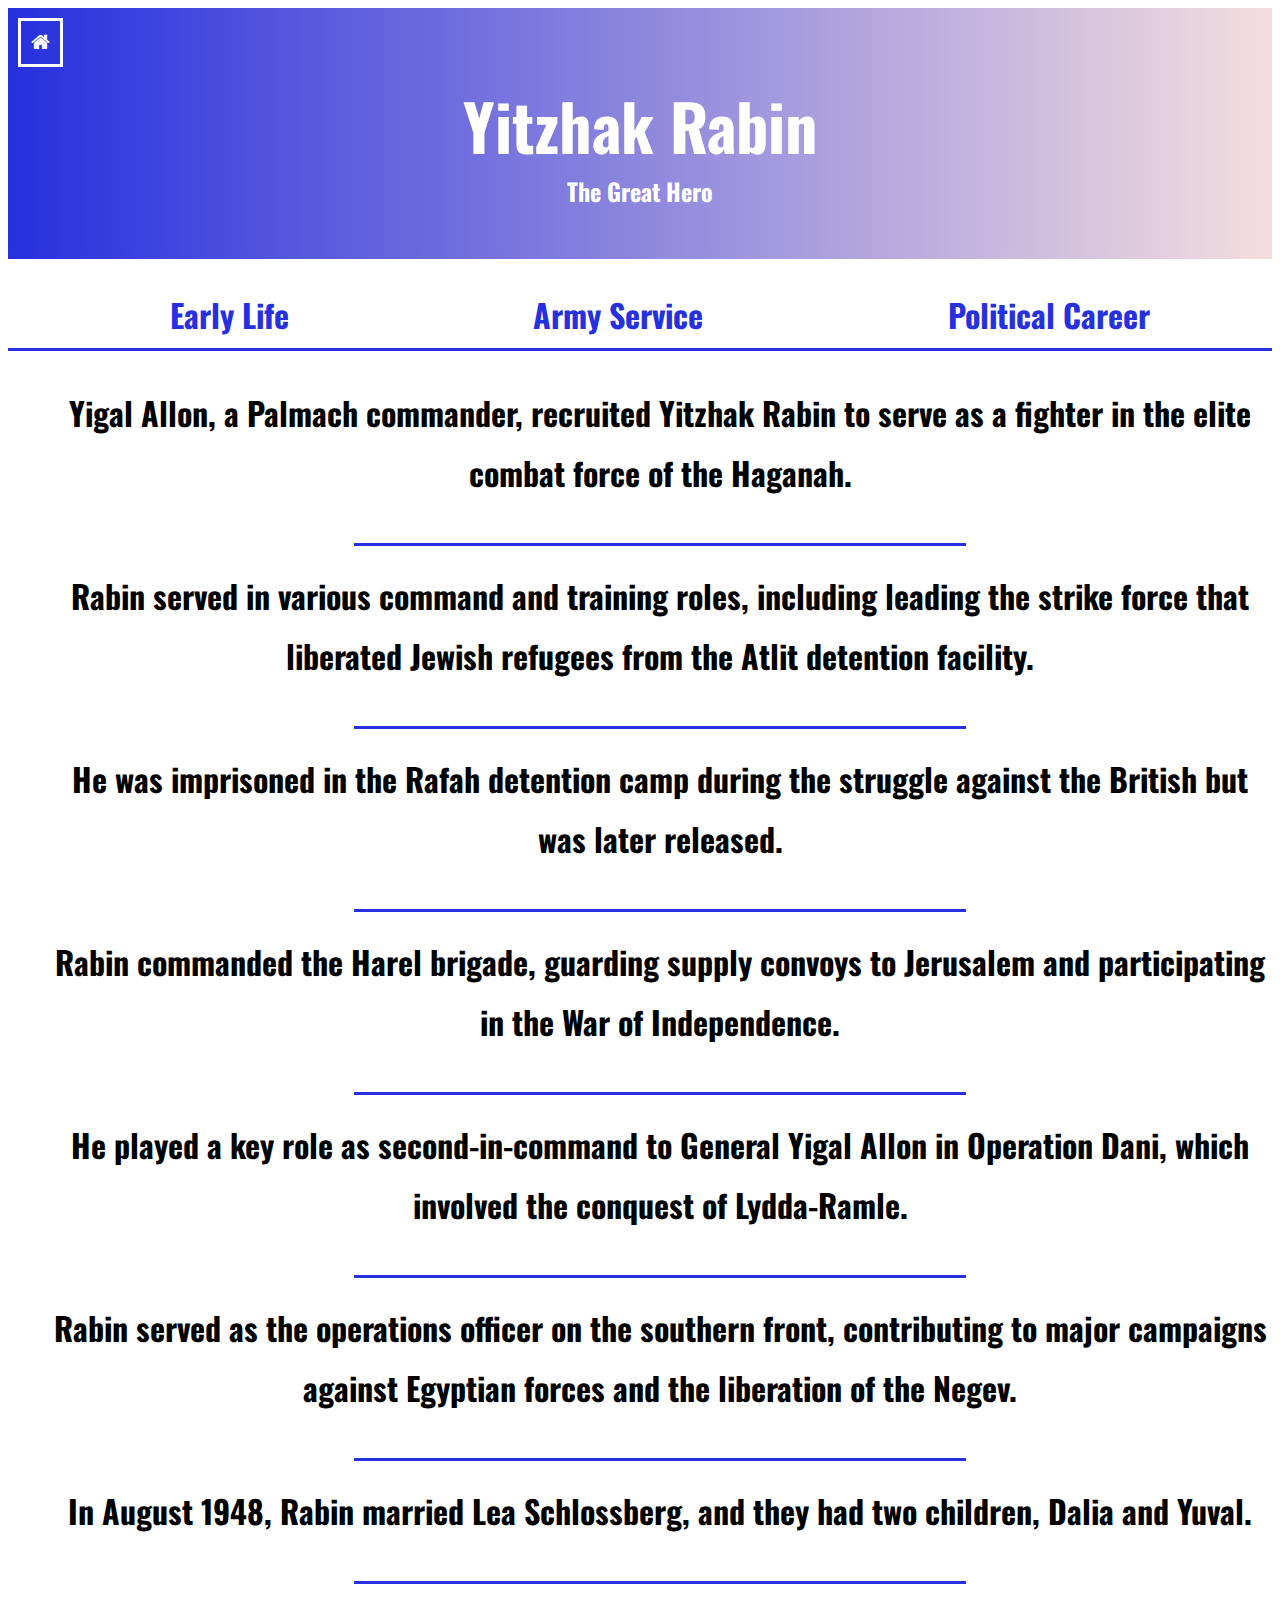
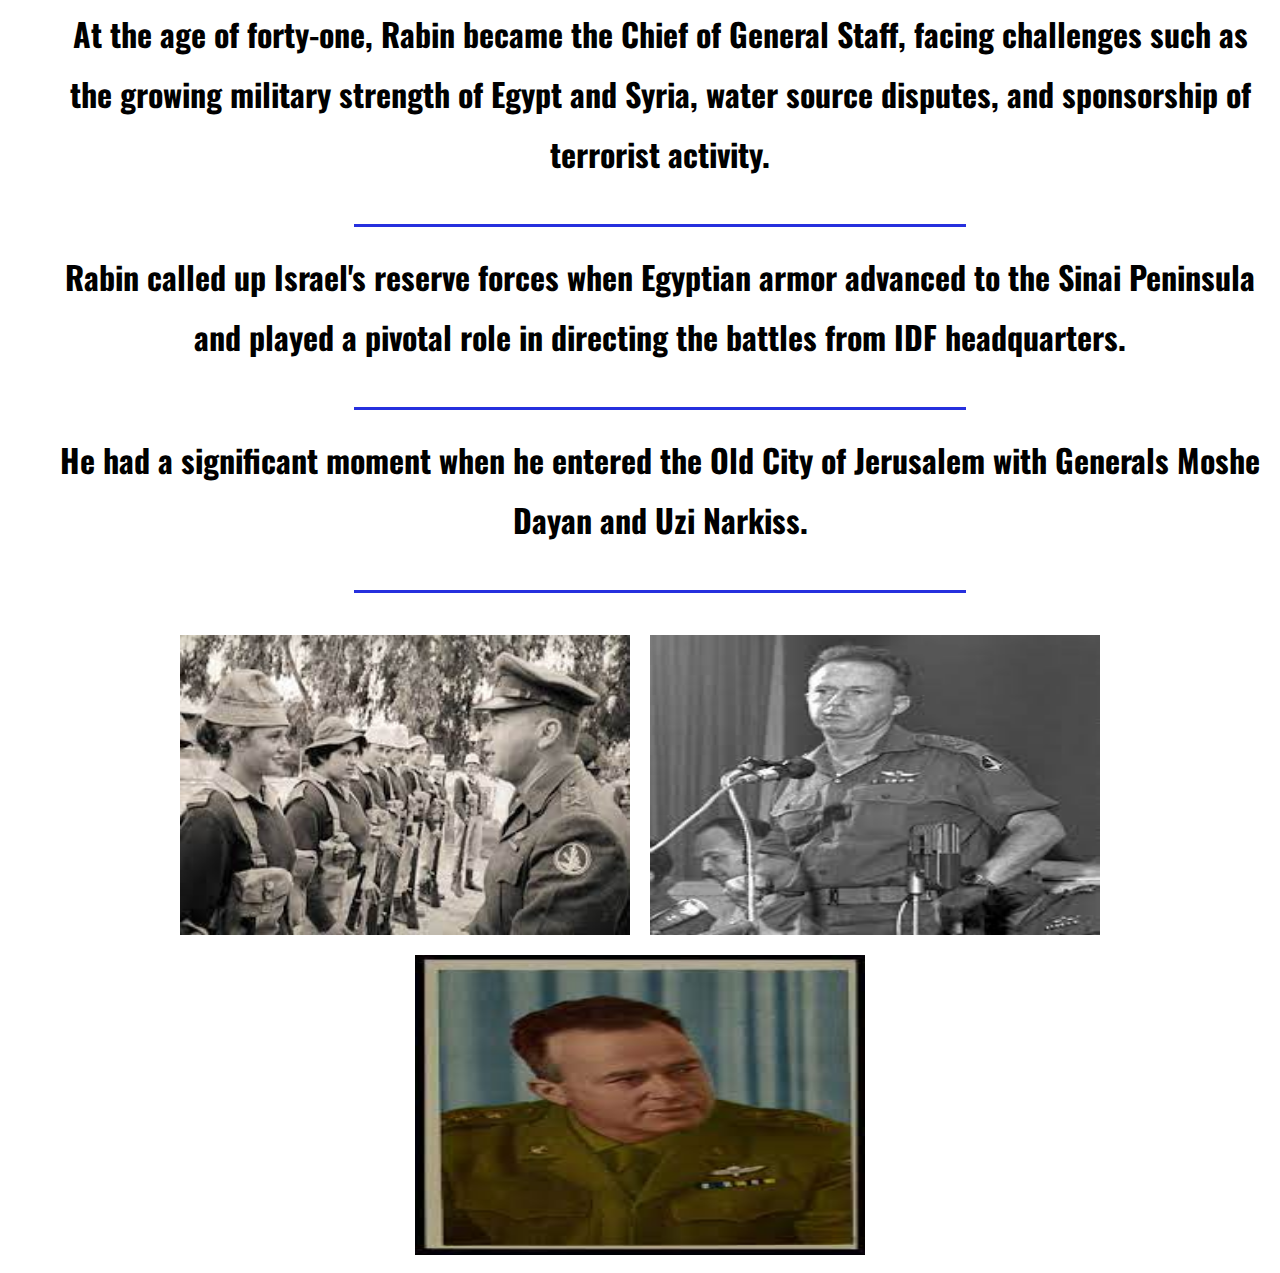
==== Tribute Page/army.html @ 7b71b147 "first commit" ====
<!DOCTYPE html>
<html lang="en">
<head>
    <link rel="stylesheet" type="text/css" href="style.css">
    <link rel="stylesheet" href="https://cdnjs.cloudflare.com/ajax/libs/font-awesome/4.7.0/css/font-awesome.min.css">
    <link rel="preconnect" href="https://fonts.googleapis.com">
    <link rel="preconnect" href="https://fonts.gstatic.com" crossorigin>
    <link href="https://fonts.googleapis.com/css2?family=Oswald:wght@200&display=swap" rel="stylesheet">    <meta charset="UTF-8">
    <meta name="viewport" content="width=device-width, initial-scale=1.0">
    <title>Army Career</title>
</head>
<body>
    <header>
        <form action="index.html">
            <button type="submit" class="button"><i class="fa fa-home fa-spin-hover"></i></button>
        </form>
        <div>
        <h1 class="headitem">Yitzhak Rabin</h1>
        <h2 class="headitem" id="peace">The Great Hero</h2>
    </div>
</header>
    <nav>
        
        <ul class="navlist">
           <li class="navitem"><a href="early.html" class="nitem">Early Life</a></li>
            <li class="navitem"><a href="army.html" class="nitem">Army Service</a></li>
            <li class="navitem"><a href="political.html" class="nitem">Political Career</a></li>
        </ul>
    </nav>

    <section>
        <ul class="info">
            <li>Yigal Allon, a Palmach commander, recruited Yitzhak Rabin to serve as a fighter in the elite combat force of the Haganah.
            </li>
            <li>Rabin served in various command and training roles, including leading the strike force that liberated Jewish refugees from the Atlit detention facility.
            </li>
            <li>He was imprisoned in the Rafah detention camp during the struggle against the British but was later released.
            </li>
            <li>Rabin commanded the Harel brigade, guarding supply convoys to Jerusalem and participating in the War of Independence.
            </li>
            <li>He played a key role as second-in-command to General Yigal Allon in Operation Dani, which involved the conquest of Lydda-Ramle.
            </li>
            <li>Rabin served as the operations officer on the southern front, contributing to major campaigns against Egyptian forces and the liberation of the Negev.
            </li>
            <li>In August 1948, Rabin married Lea Schlossberg, and they had two children, Dalia and Yuval.
            </li>
            <li>At the age of forty-one, Rabin became the Chief of General Staff, facing challenges such as the growing military strength of Egypt and Syria, water source disputes, and sponsorship of terrorist activity.
            </li>
            <li>Rabin called up Israel's reserve forces when Egyptian armor advanced to the Sinai Peninsula and played a pivotal role in directing the battles from IDF headquarters.
            </li>
            <li>He had a significant moment when he entered the Old City of Jerusalem with Generals Moshe Dayan and Uzi Narkiss.
            </li>
        </ul>

        <div class="images">
            <img src="[data-uri]" alt="Army1">
            <img src="[data-uri]" alt="Army2">
            <img src="[data-uri]" alt="Army3">
        </div>
    </section>
    
    <footer></footer>
</body>
</html>
---- Tribute Page/style.css ----
header {
    background-image: linear-gradient(to right, rgb(38, 48, 222) , rgba(198, 70, 70, 0.18));
}

.headitem {
    display: flex;
    flex-direction: column; 
    align-items: center;
    font-family: 'Oswald', sans-serif;
    color: white;
    height: 30%;
    margin-bottom: 0px;
    margin-top: 1px;
}

#peace {
    padding-bottom: 50px;
}

header h1{
    font-size: 4em;
}

form {
    display: flex;
    justify-content: baseline;
}

.nitem {
    text-decoration: none;
    color: rgb(38, 48, 222);

}
.navlist {
    display: flex;
    flex-direction: row;
    justify-content: space-around;
    font-family: 'Oswald', sans-serif;
    font-weight: bold;
    font-size: 2em;
    border-bottom: 3px solid rgb(38, 48, 222);
}

ul{
    list-style-type: none;
}

.navitem {
    padding-bottom: 10px;
    transition: 1s;
    color: rgb(38, 48, 222);
}

.navitem:hover{
    transform: scale(1.3);
}

.button {
    padding: 10px;
    margin: 10px;
    border: 3px solid white;
    color: white;
    background-color: transparent;
    cursor: pointer;
    font-size: 20px;
}

.fa-spin-hover:hover {
    -webkit-animation: fa-spin 2s infinite linear;
    -moz-animation: fa-spin 2s infinite linear;
    -o-animation: fa-spin 2s infinite linear;
    animation: fa-spin 4s infinite linear;
  }
/* index page */

#intropar {
    border: 5px dotted rgb(38, 48, 222);
    margin: 5%;
    padding: 40px;
    font-family: 'Oswald', sans-serif;
    font-style: italic;
    font-size: 2em;
    text-align: center;
    line-height: 60px;
}

.indimg {
    display: flex;
    flex-wrap: wrap;
    justify-content: center;
}

img {
    width: 300px;
    height: 300px;
    margin: 10px;
    transition: 1s;
}

img:hover {
    transform: scale(1.2);

}

/* Other Pages */ 

.info {
    font-family: 'Oswald', sans-serif;
    font-style: normal;
    font-weight: bolder;
    font-size: 2em;
    text-align: center;
    line-height: 60px;
    
}

.info li:after {
    content: ""; 
    display: block; 
    margin: 20px auto; 
    width: 50%; 
    padding-top: 20px; 
    border-bottom: 3px solid rgb(38, 48, 222); 
}

.info li:hover{
    color: rgb(38, 48, 222);
    font-size: 1.5em;
    
}


/* image section */ 

.images {
    display: flex;
    flex-wrap: wrap;
    justify-content: center;
}

.images img {
    width: 450px;
    height: 300px;
    margin: 10px;
    transition: 1s;
}

.images img:hover {
    transform: scale(1.2);
}
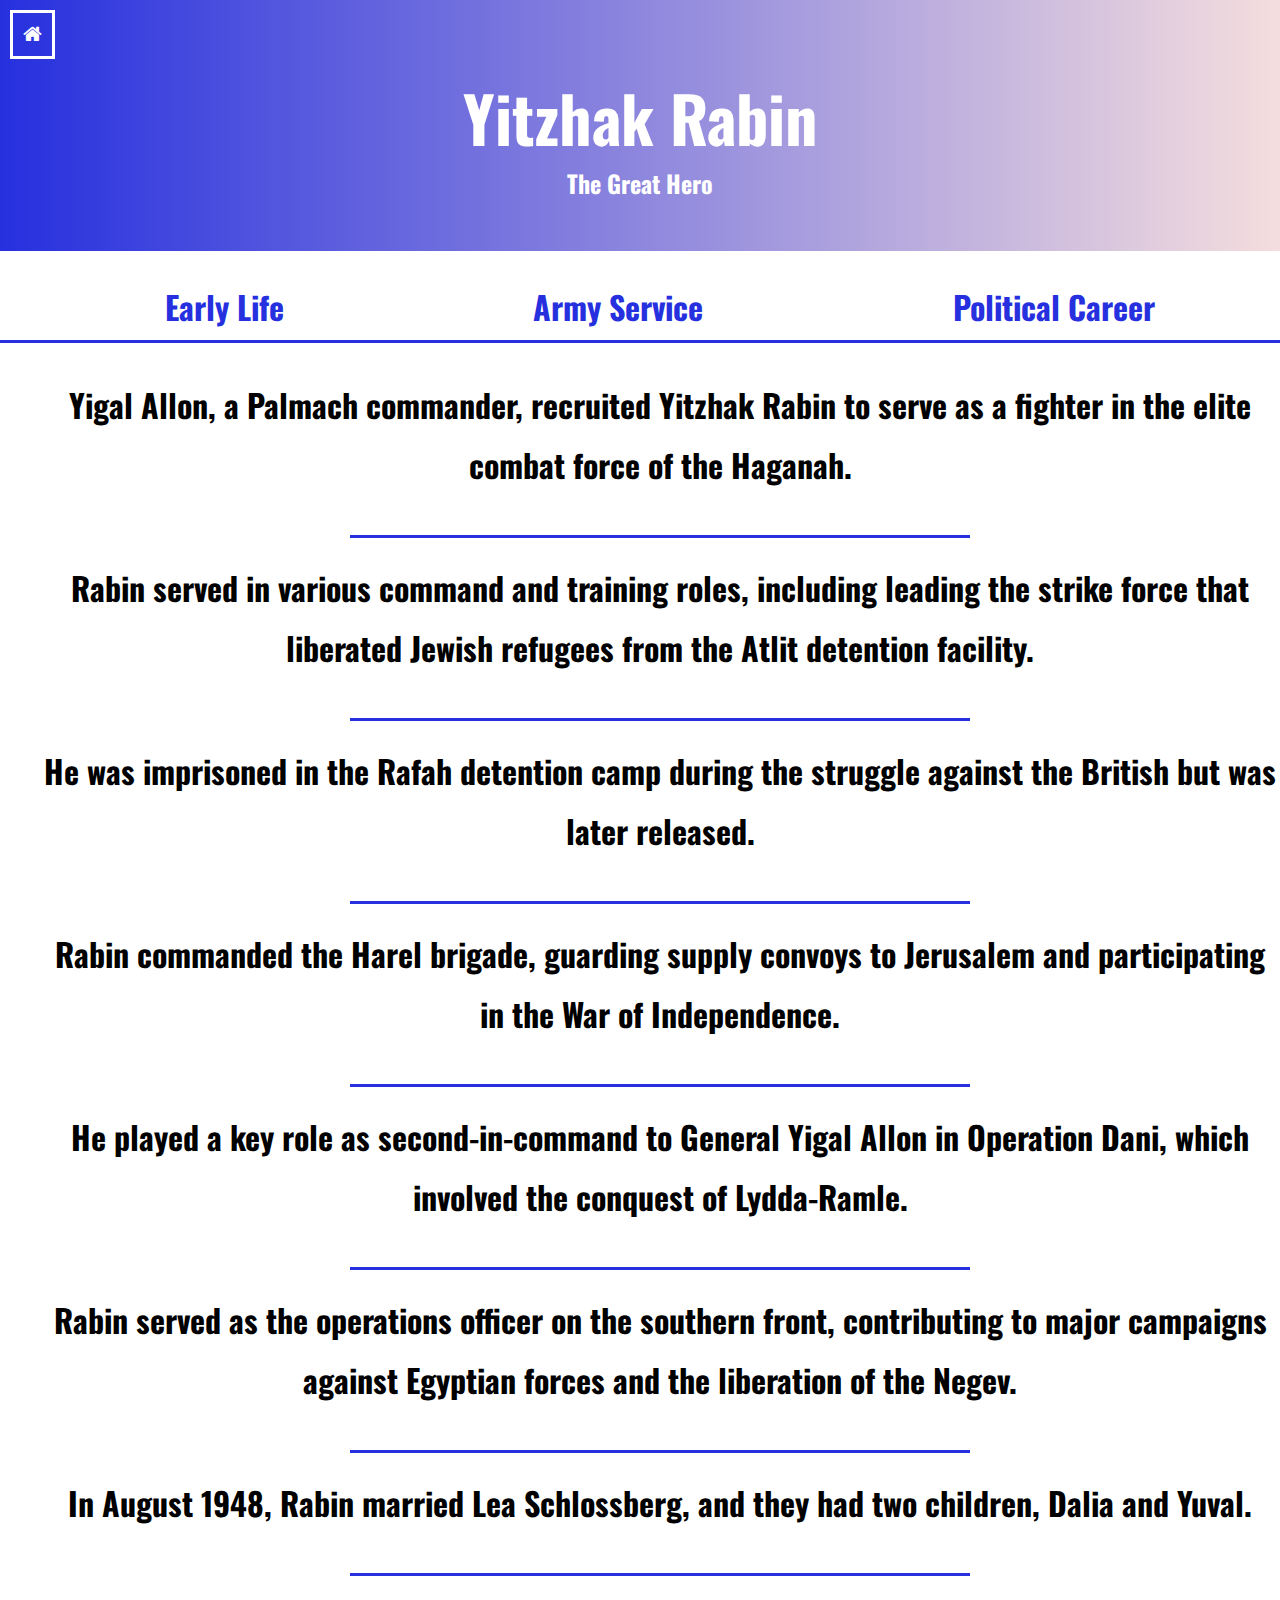
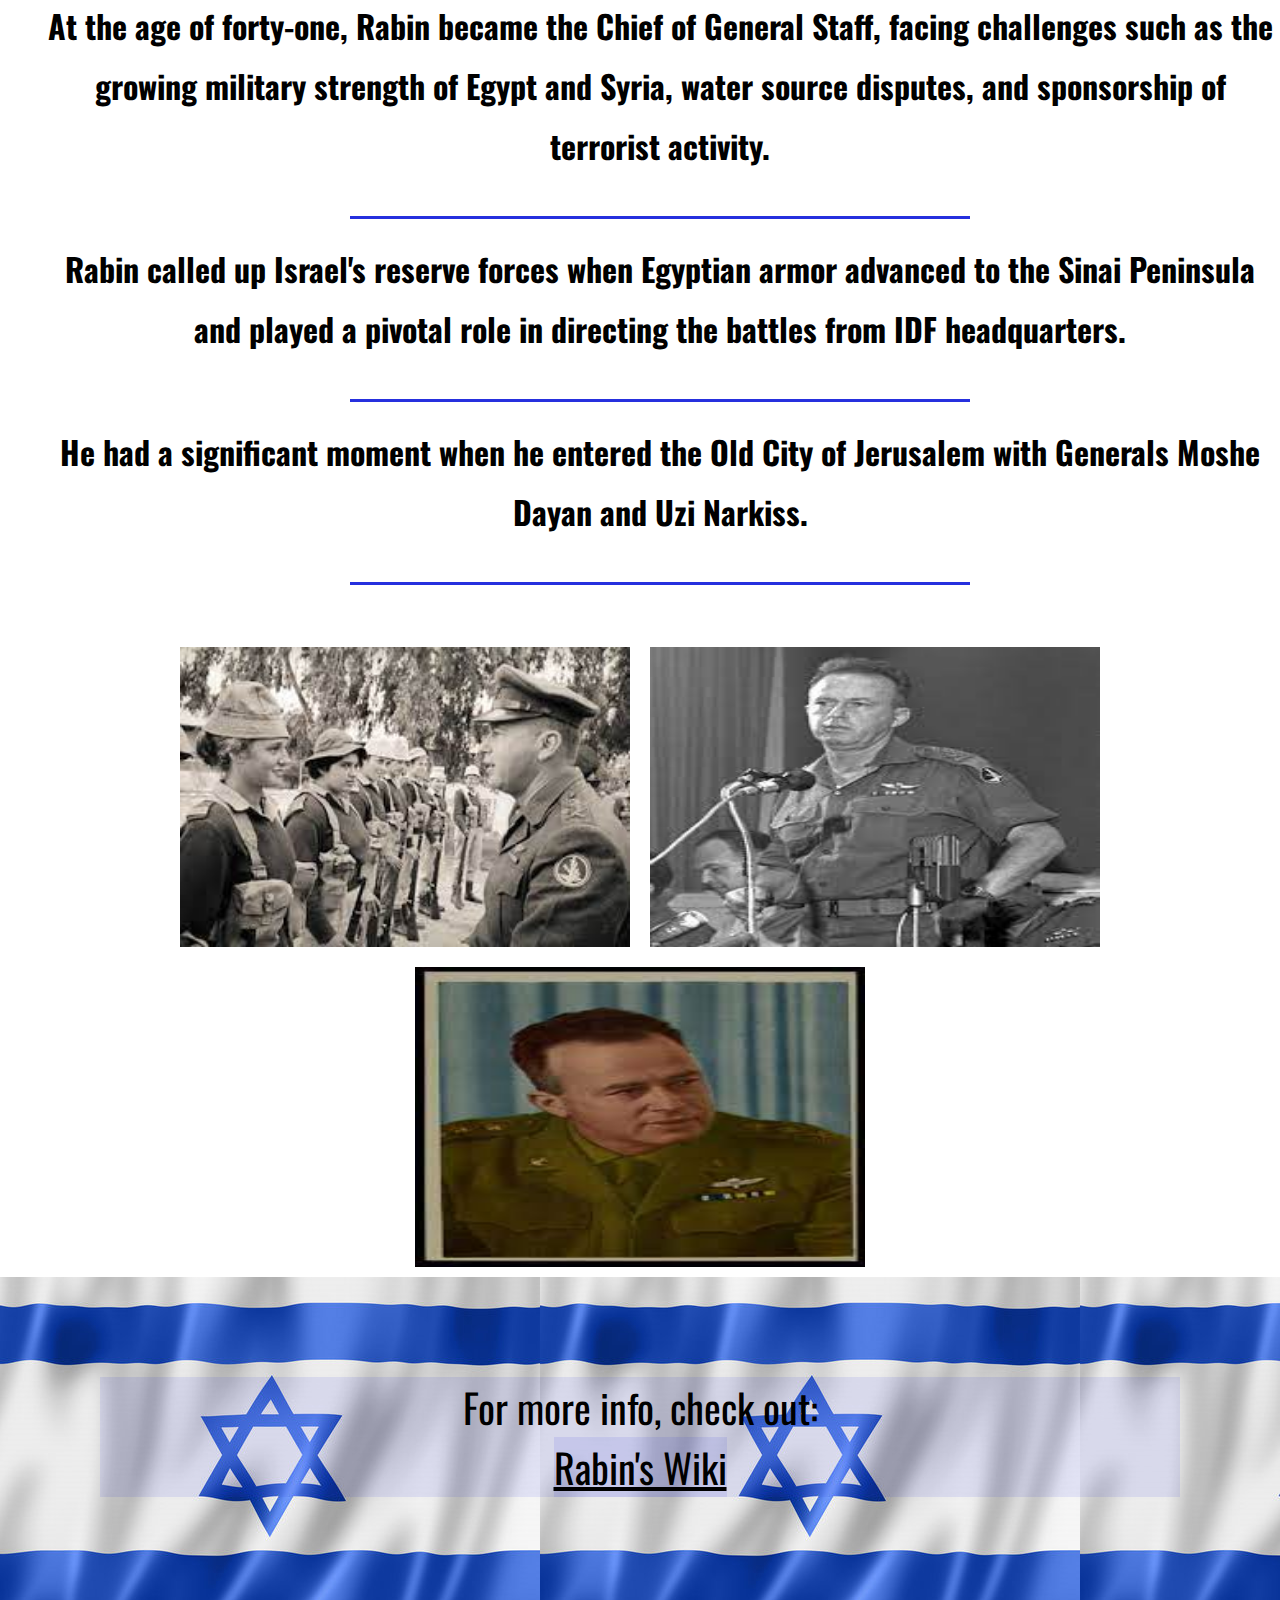
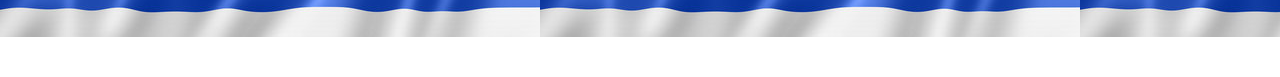
==== commit 3e280fe3: "tribute update" ====
--- a/Tribute Page/army.html
+++ b/Tribute Page/army.html
@@ -53,12 +53,16 @@
         </ul>
 
         <div class="images">
-            <img src="[data-uri]" alt="Army1">
-            <img src="[data-uri]" alt="Army2">
-            <img src="[data-uri]" alt="Army3">
+            <img src="pic4.jpeg" alt="Army1">
+            <img src="pic5.jpeg" alt="Army2">
+            <img src="pic6.jpeg" alt="Army3">
         </div>
     </section>
     
-    <footer></footer>
+   
+<footer id="foot">
+    <div class="ftext">For more info, check out: <br>
+    <a href="https://en.wikipedia.org/wiki/Yitzhak_Rabin" class="ftext">Rabin's Wiki</a></div>
+</footer>
 </body>
 </html>--- a/Tribute Page/style.css
+++ b/Tribute Page/style.css
@@ -1,3 +1,7 @@
+body{
+    margin: 0;
+    }
+
 header {
     background-image: linear-gradient(to right, rgb(38, 48, 222) , rgba(198, 70, 70, 0.18));
 }
@@ -105,6 +109,8 @@
 /* Other Pages */ 
 
 .info {
+    display: flex;
+    flex-direction: column;
     font-family: 'Oswald', sans-serif;
     font-style: normal;
     font-weight: bolder;
@@ -147,4 +153,25 @@
 
 .images img:hover {
     transform: scale(1.2);
+}
+
+/* footer */
+
+#foot {
+    height: 200px;
+    padding: 100px;
+    background-image: url("bi1.jpeg");
+    background-position: cover;
+    background-repeat: repeat-x;
+}
+
+.ftext {
+    display: flex;
+    flex-direction: column;
+    align-items: center;
+    font-family: 'Oswald', sans-serif;
+    font-style: normal;
+    color: black;
+    font-size: 40px;
+    background-color: rgb(38, 48, 222, .1);
 }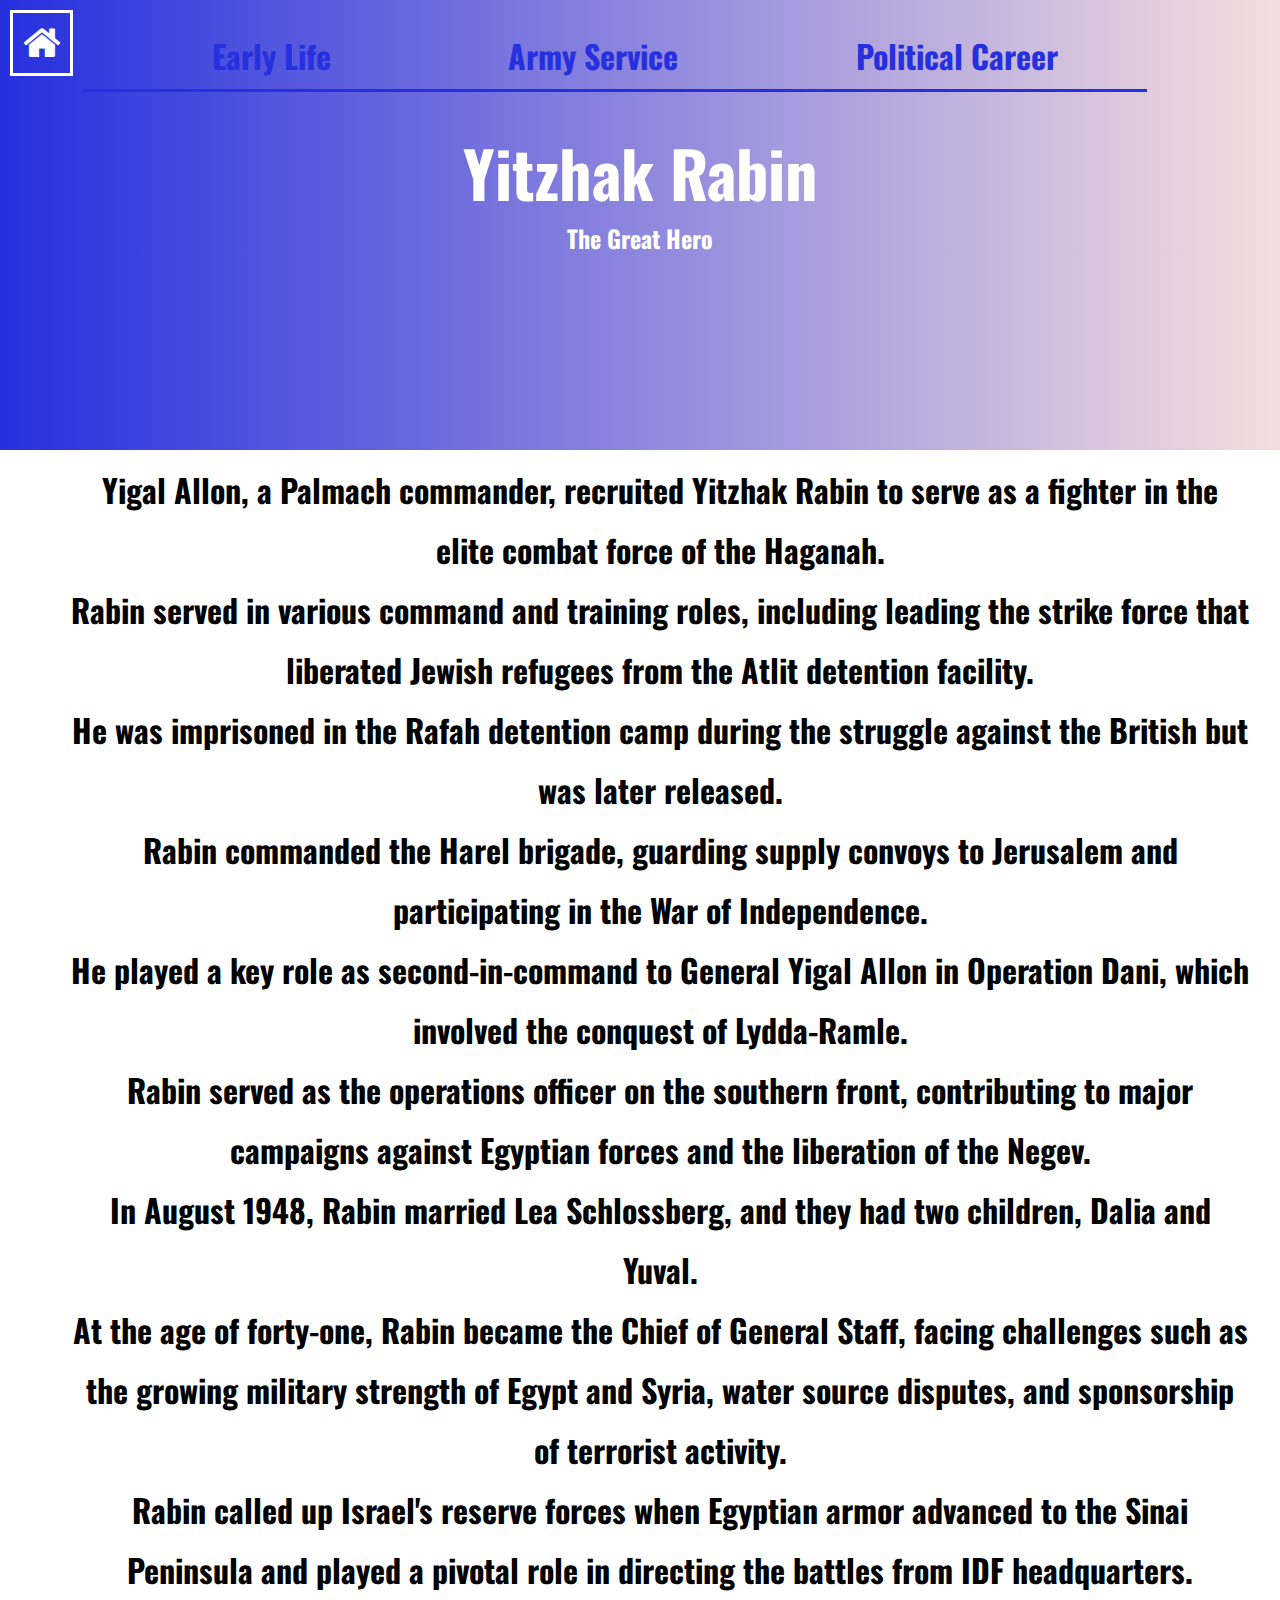
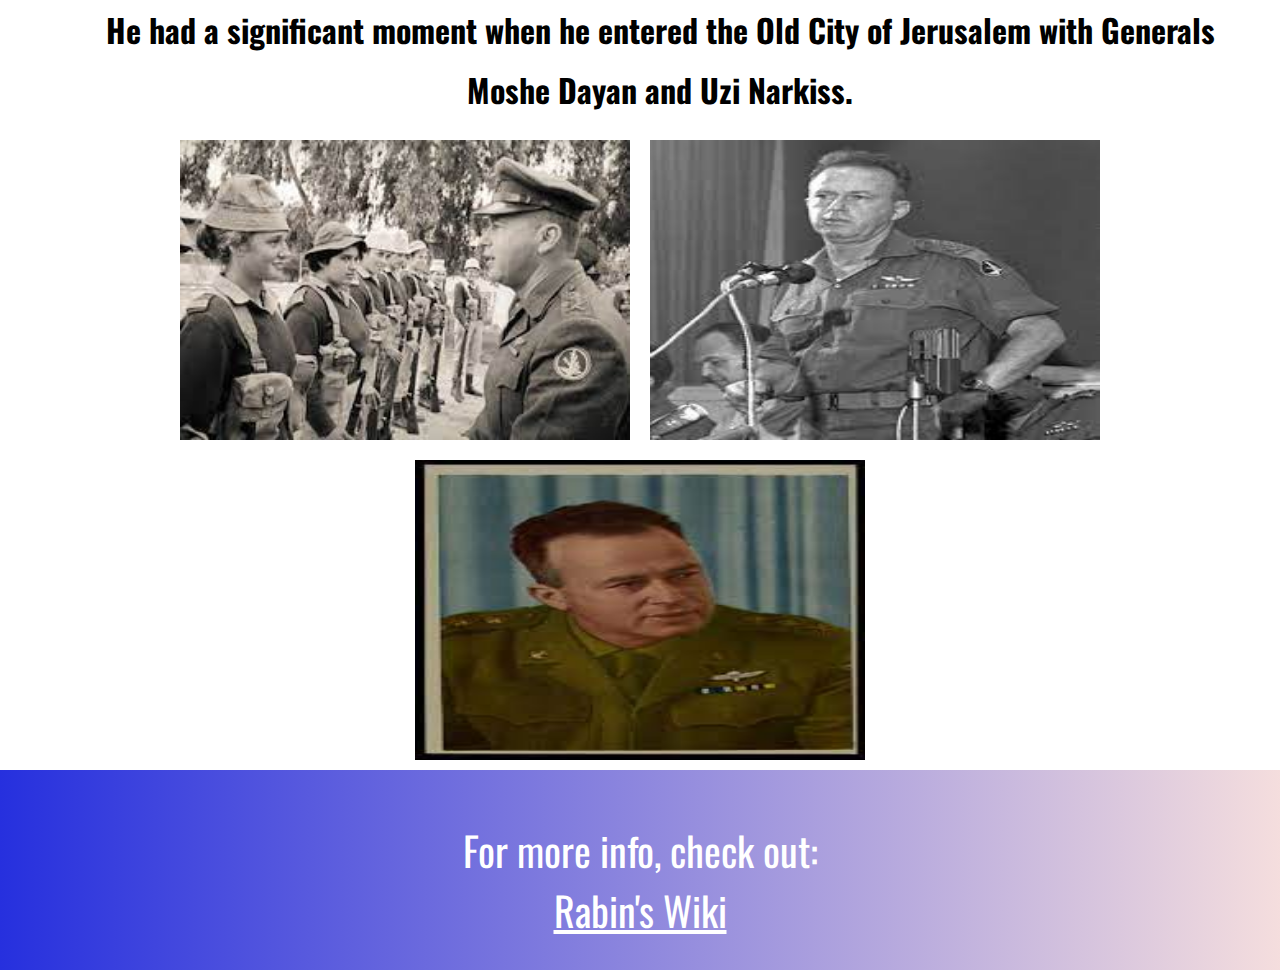
==== commit 972ab059: "wed 15nov" ====
--- a/Tribute Page/army.html
+++ b/Tribute Page/army.html
@@ -11,22 +11,22 @@
 </head>
 <body>
     <header>
-        <form action="index.html">
-            <button type="submit" class="button"><i class="fa fa-home fa-spin-hover"></i></button>
-        </form>
+        <nav>
+            <form action="index.html">
+                <button type="submit" class="button"><i class="fa fa-home fa-spin-hover fa-2x"></i></button>           
+                    </form>
+            <ul class="navlist">
+                <li class="navitem"><a href="early.html" class="nitem">Early Life</a></li>
+                <li class="navitem"><a href="army.html" class="nitem">Army Service</a></li>
+                <li class="navitem"><a href="political.html" class="nitem">Political Career</a></li>
+            </ul>
+        </nav> 
+        
         <div>
         <h1 class="headitem">Yitzhak Rabin</h1>
         <h2 class="headitem" id="peace">The Great Hero</h2>
     </div>
 </header>
-    <nav>
-        
-        <ul class="navlist">
-           <li class="navitem"><a href="early.html" class="nitem">Early Life</a></li>
-            <li class="navitem"><a href="army.html" class="nitem">Army Service</a></li>
-            <li class="navitem"><a href="political.html" class="nitem">Political Career</a></li>
-        </ul>
-    </nav>
 
     <section>
         <ul class="info">
--- a/Tribute Page/style.css
+++ b/Tribute Page/style.css
@@ -4,9 +4,11 @@
 
 header {
     background-image: linear-gradient(to right, rgb(38, 48, 222) , rgba(198, 70, 70, 0.18));
+    height: 50vh;
 }
 
 .headitem {
+
     display: flex;
     flex-direction: column; 
     align-items: center;
@@ -25,9 +27,14 @@
     font-size: 4em;
 }
 
-form {
+nav {
     display: flex;
     justify-content: baseline;
+}
+
+li {
+    display: flex;
+    justify-content: space-between;
 }
 
 .nitem {
@@ -35,7 +42,9 @@
     color: rgb(38, 48, 222);
 
 }
+
 .navlist {
+    width: 80%;
     display: flex;
     flex-direction: row;
     justify-content: space-around;
@@ -75,9 +84,12 @@
     -o-animation: fa-spin 2s infinite linear;
     animation: fa-spin 4s infinite linear;
   }
+
 /* index page */
 
-#intropar {
+
+
+.intropar {
     border: 5px dotted rgb(38, 48, 222);
     margin: 5%;
     padding: 40px;
@@ -86,6 +98,26 @@
     font-size: 2em;
     text-align: center;
     line-height: 60px;
+}
+
+#heint {
+    text-align: center;
+    font-family: 'Oswald', sans-serif;
+    font-style: normal;
+    font-size: 100px;
+    font-weight: bold;
+    background: -webkit-linear-gradient(rgb(38, 48, 222), rgb(198, 70, 70, 0.18));
+    -webkit-background-clip: text;
+    -webkit-text-fill-color: transparent;
+    margin: 0;
+
+#indflag {
+    display: block;
+    margin-left: auto;
+    margin-right: auto;
+    width: 50%;
+}
+
 }
 
 .indimg {
@@ -111,28 +143,28 @@
 .info {
     display: flex;
     flex-direction: column;
+    align-items: center;
     font-family: 'Oswald', sans-serif;
     font-style: normal;
     font-weight: bolder;
     font-size: 2em;
     text-align: center;
     line-height: 60px;
-    
-}
-
-.info li:after {
-    content: ""; 
-    display: block; 
-    margin: 20px auto; 
-    width: 50%; 
-    padding-top: 20px; 
-    border-bottom: 3px solid rgb(38, 48, 222); 
-}
+    margin: 10px 30px;
+
+}
+
 
 .info li:hover{
     color: rgb(38, 48, 222);
     font-size: 1.5em;
-    
+    border-style: ridge;
+    border-width: 5px;
+    border-color: rgb(38, 48, 222);
+    padding: 20px;
+    margin: 30px;
+    margin-right: 30px;
+    margin-left: 30px;
 }
 
 
@@ -158,11 +190,9 @@
 /* footer */
 
 #foot {
-    height: 200px;
-    padding: 100px;
-    background-image: url("bi1.jpeg");
-    background-position: cover;
-    background-repeat: repeat-x;
+    height: 100px;
+    padding: 50px;
+    background-image: linear-gradient(to right, rgb(38, 48, 222) , rgba(198, 70, 70, 0.18));
 }
 
 .ftext {
@@ -171,7 +201,6 @@
     align-items: center;
     font-family: 'Oswald', sans-serif;
     font-style: normal;
-    color: black;
+    color: white;
     font-size: 40px;
-    background-color: rgb(38, 48, 222, .1);
 }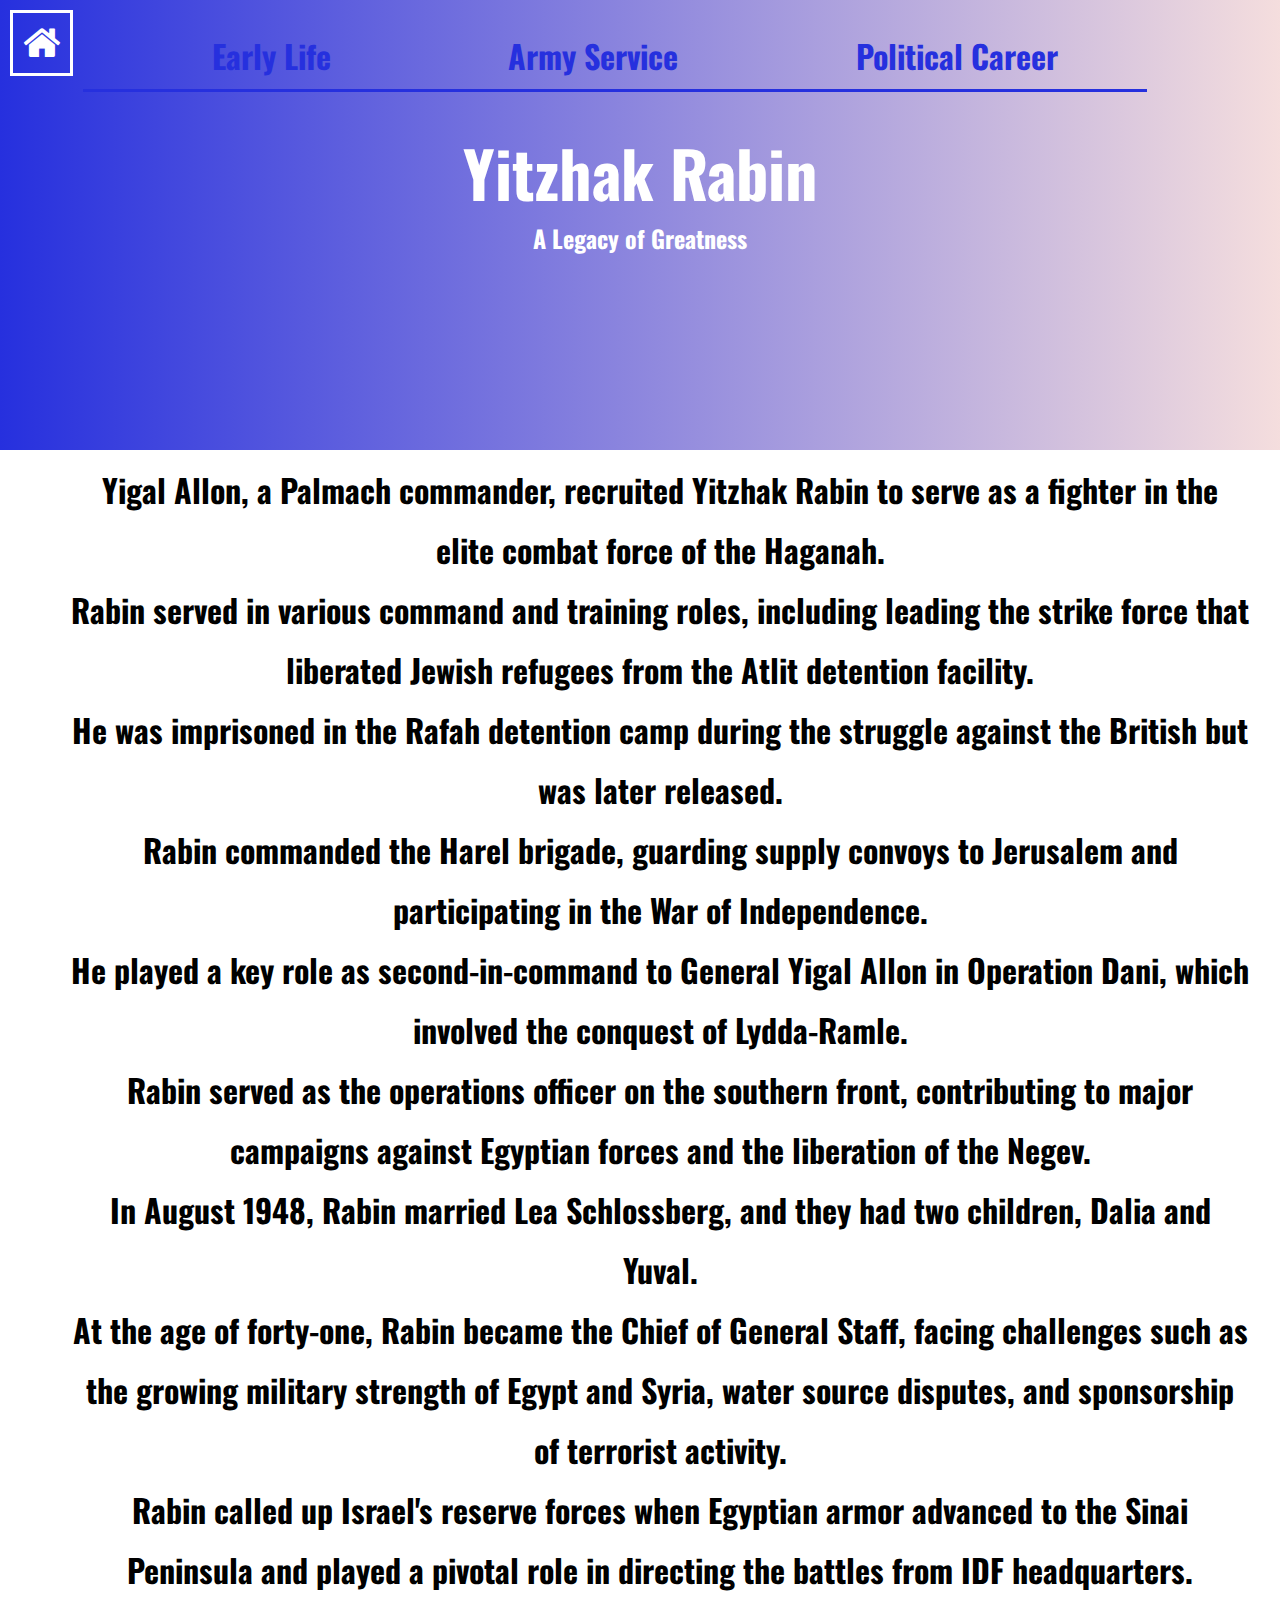
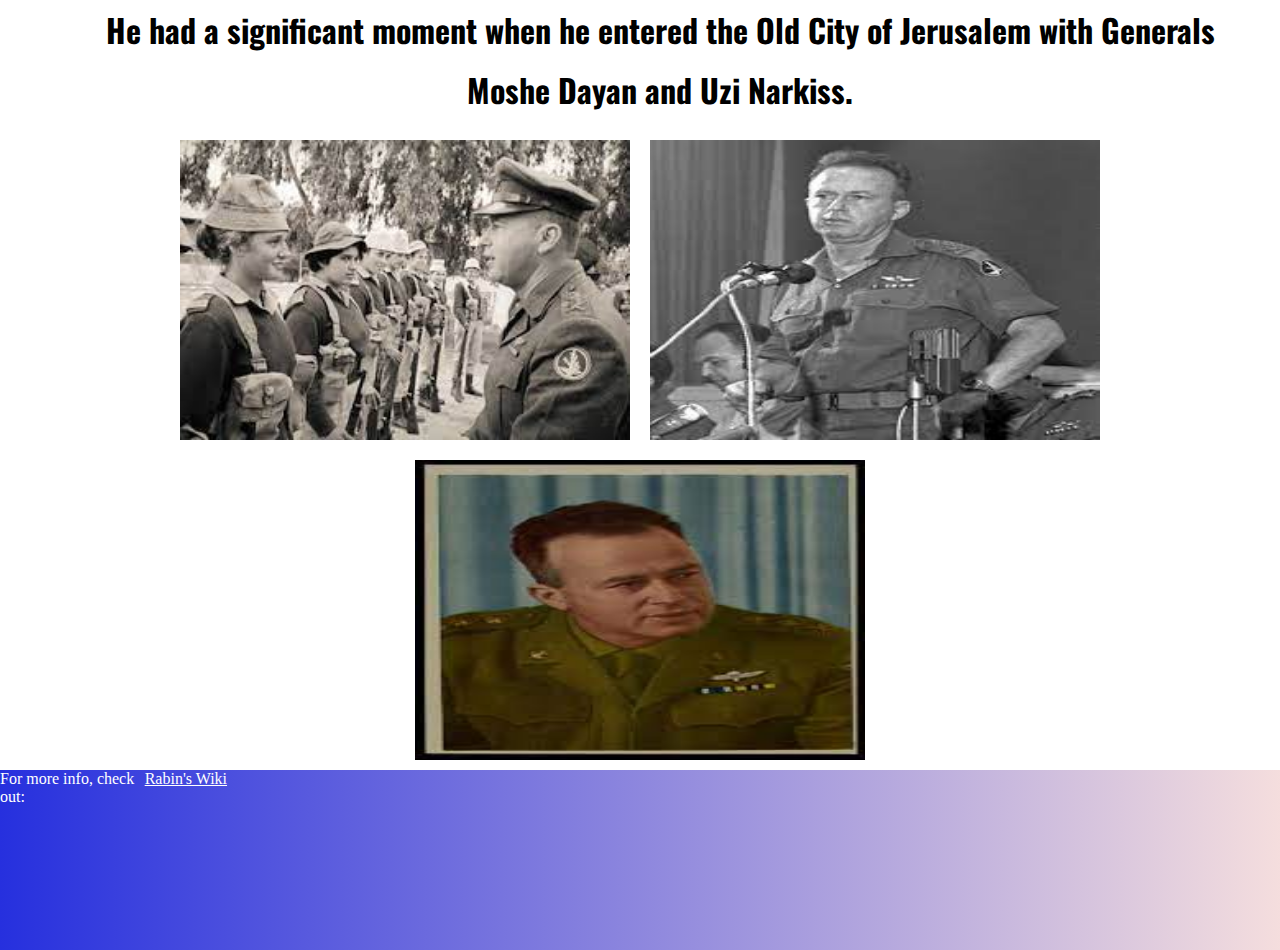
==== commit f745cc23: "final tribute edits" ====
--- a/Tribute Page/army.html
+++ b/Tribute Page/army.html
@@ -24,7 +24,7 @@
         
         <div>
         <h1 class="headitem">Yitzhak Rabin</h1>
-        <h2 class="headitem" id="peace">The Great Hero</h2>
+        <h2 class="headitem" id="peace">A Legacy of Greatness</h2>
     </div>
 </header>
 
@@ -62,7 +62,7 @@
    
 <footer id="foot">
     <div class="ftext">For more info, check out: <br>
-    <a href="https://en.wikipedia.org/wiki/Yitzhak_Rabin" class="ftext">Rabin's Wiki</a></div>
+    <a href="https://en.wikipedia.org/wiki/Yitzhak_Rabin" target="_blank" class="ftext">Rabin's Wiki</a></div>
 </footer>
 </body>
 </html>--- a/Tribute Page/style.css
+++ b/Tribute Page/style.css
@@ -111,13 +111,16 @@
     -webkit-text-fill-color: transparent;
     margin: 0;
 
-#indflag {
-    display: block;
-    margin-left: auto;
-    margin-right: auto;
-    width: 50%;
-}
-
+
+}
+
+#flag {
+    position: relative;
+    left: 12%;
+    margin: 3%;
+    height: 20vh;
+    width: 70%;
+    /* padding: 30px; */
 }
 
 .indimg {
@@ -126,14 +129,14 @@
     justify-content: center;
 }
 
-img {
+div img {
     width: 300px;
     height: 300px;
     margin: 10px;
     transition: 1s;
 }
 
-img:hover {
+div img:hover {
     transform: scale(1.2);
 
 }
@@ -156,12 +159,13 @@
 
 
 .info li:hover{
-    color: rgb(38, 48, 222);
+    color: white;
+    background-image: linear-gradient(to right, rgb(38, 48, 222) , rgba(198, 70, 70, 0.18));
     font-size: 1.5em;
     border-style: ridge;
     border-width: 5px;
     border-color: rgb(38, 48, 222);
-    padding: 20px;
+    padding: 10px;
     margin: 30px;
     margin-right: 30px;
     margin-left: 30px;
@@ -190,17 +194,24 @@
 /* footer */
 
 #foot {
-    height: 100px;
-    padding: 50px;
+    height: 20vh;
     background-image: linear-gradient(to right, rgb(38, 48, 222) , rgba(198, 70, 70, 0.18));
 }
 
+#finf {
+    display: flex;
+    justify-content: center;
+    font-family: 'Oswald', sans-serif;
+    font-style: normal;
+    color: white;
+    font-size: 40px;
+
+}
+
 .ftext {
     display: flex;
-    flex-direction: column;
-    align-items: center;
-    font-family: 'Oswald', sans-serif;
-    font-style: normal;
-    color: white;
-    font-size: 40px;
-}+    justify-content: space-between;
+    color: white;
+    width: 100%;
+}
+
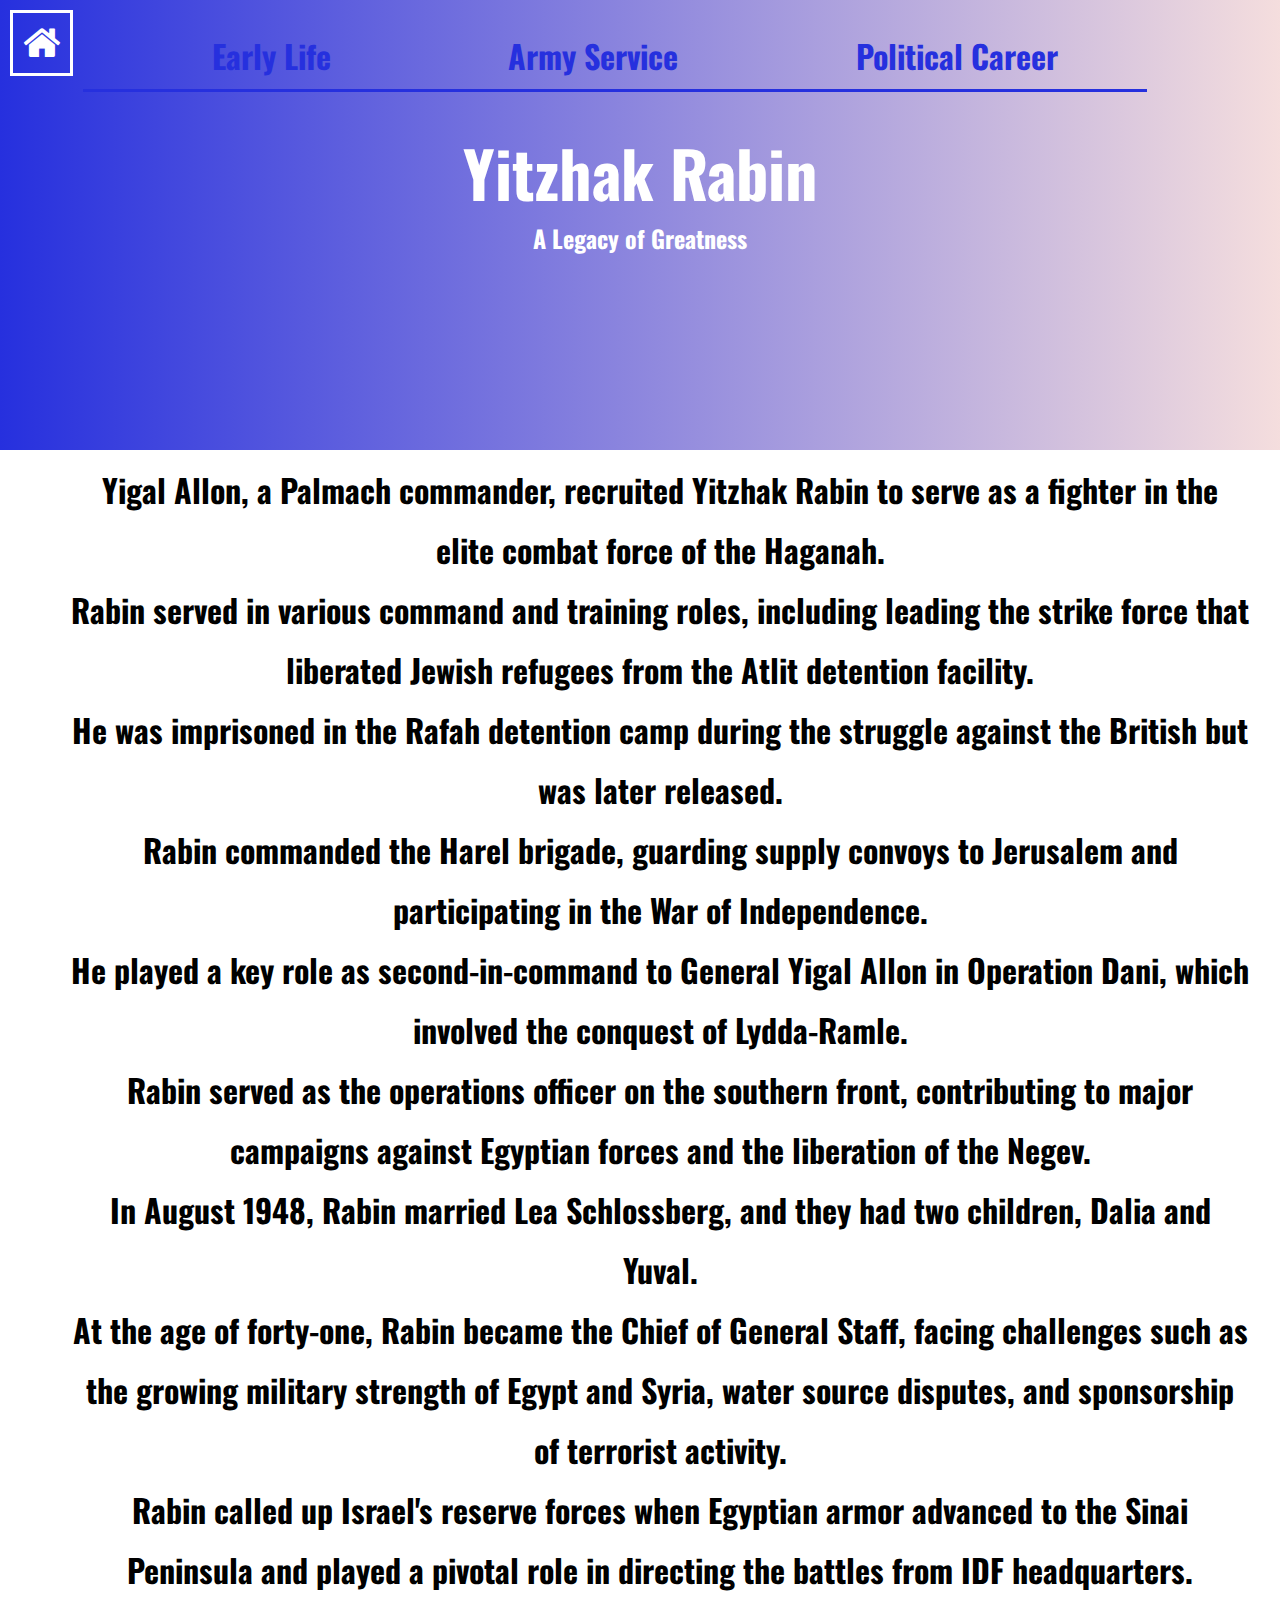
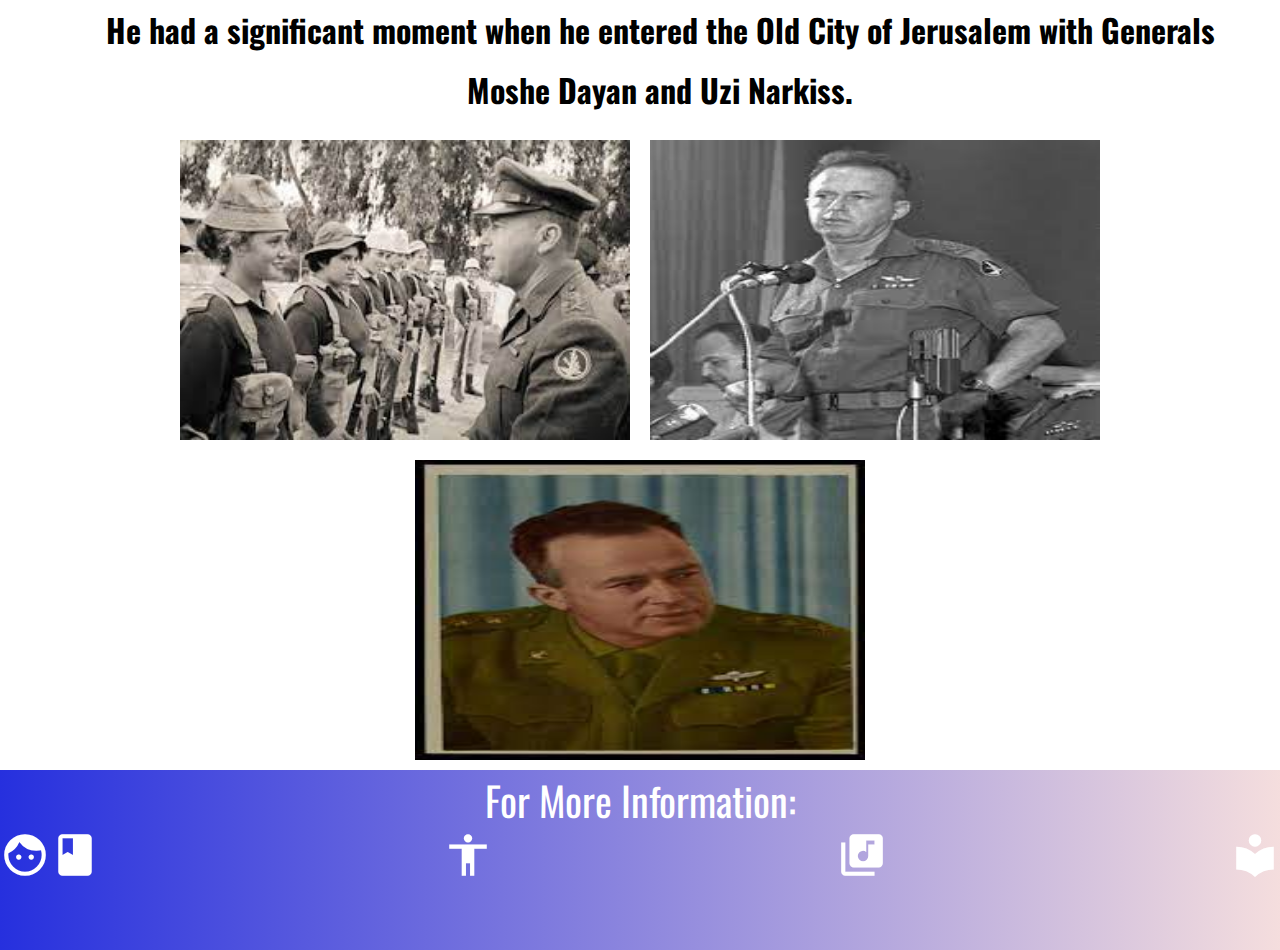
==== commit c8e8140f: "real final tribute" ====
--- a/Tribute Page/army.html
+++ b/Tribute Page/army.html
@@ -2,6 +2,7 @@
 <html lang="en">
 <head>
     <link rel="stylesheet" type="text/css" href="style.css">
+    <link href="https://fonts.googleapis.com/icon?family=Material+Icons" rel="stylesheet">
     <link rel="stylesheet" href="https://cdnjs.cloudflare.com/ajax/libs/font-awesome/4.7.0/css/font-awesome.min.css">
     <link rel="preconnect" href="https://fonts.googleapis.com">
     <link rel="preconnect" href="https://fonts.gstatic.com" crossorigin>
@@ -60,9 +61,17 @@
     </section>
     
    
-<footer id="foot">
-    <div class="ftext">For more info, check out: <br>
-    <a href="https://en.wikipedia.org/wiki/Yitzhak_Rabin" target="_blank" class="ftext">Rabin's Wiki</a></div>
+    <footer id="foot">
+    
+
+        <span id="finf">For More Information:</span>
+    <div class="ftext">
+
+        <a href="https://www.facebook.com/IsraelinAustralia/videos/5-milestones-in-the-life-of-yitzhak-rabin/2258292944316999/" target="_blank" style="color: white;"> <i class="material-icons" style="font-size: 50px;">facebook</i></a>
+        <a href="https://www.instagram.com/explore/locations/221522715/yitzhak-rabin-center/?hl=en" target="_blank" style="color: white;"><i class="material-icons" style="font-size: 50px;">accessibility</i></a>
+        <a href="https://soundcloud.com/william-goldstein-official/shiru-shir-shalom-in-memory-of" target="_blank" style="color: white;"> <i class="material-icons" style="font-size: 50px;">library_music</i></a>
+        <a href="https://en.wikipedia.org/wiki/Yitzhak_Rabin" target="_blank" style="color: white;">  <i class="material-icons" style="font-size: 50px;">local_library</i></a>
+    </div>
 </footer>
 </body>
 </html>